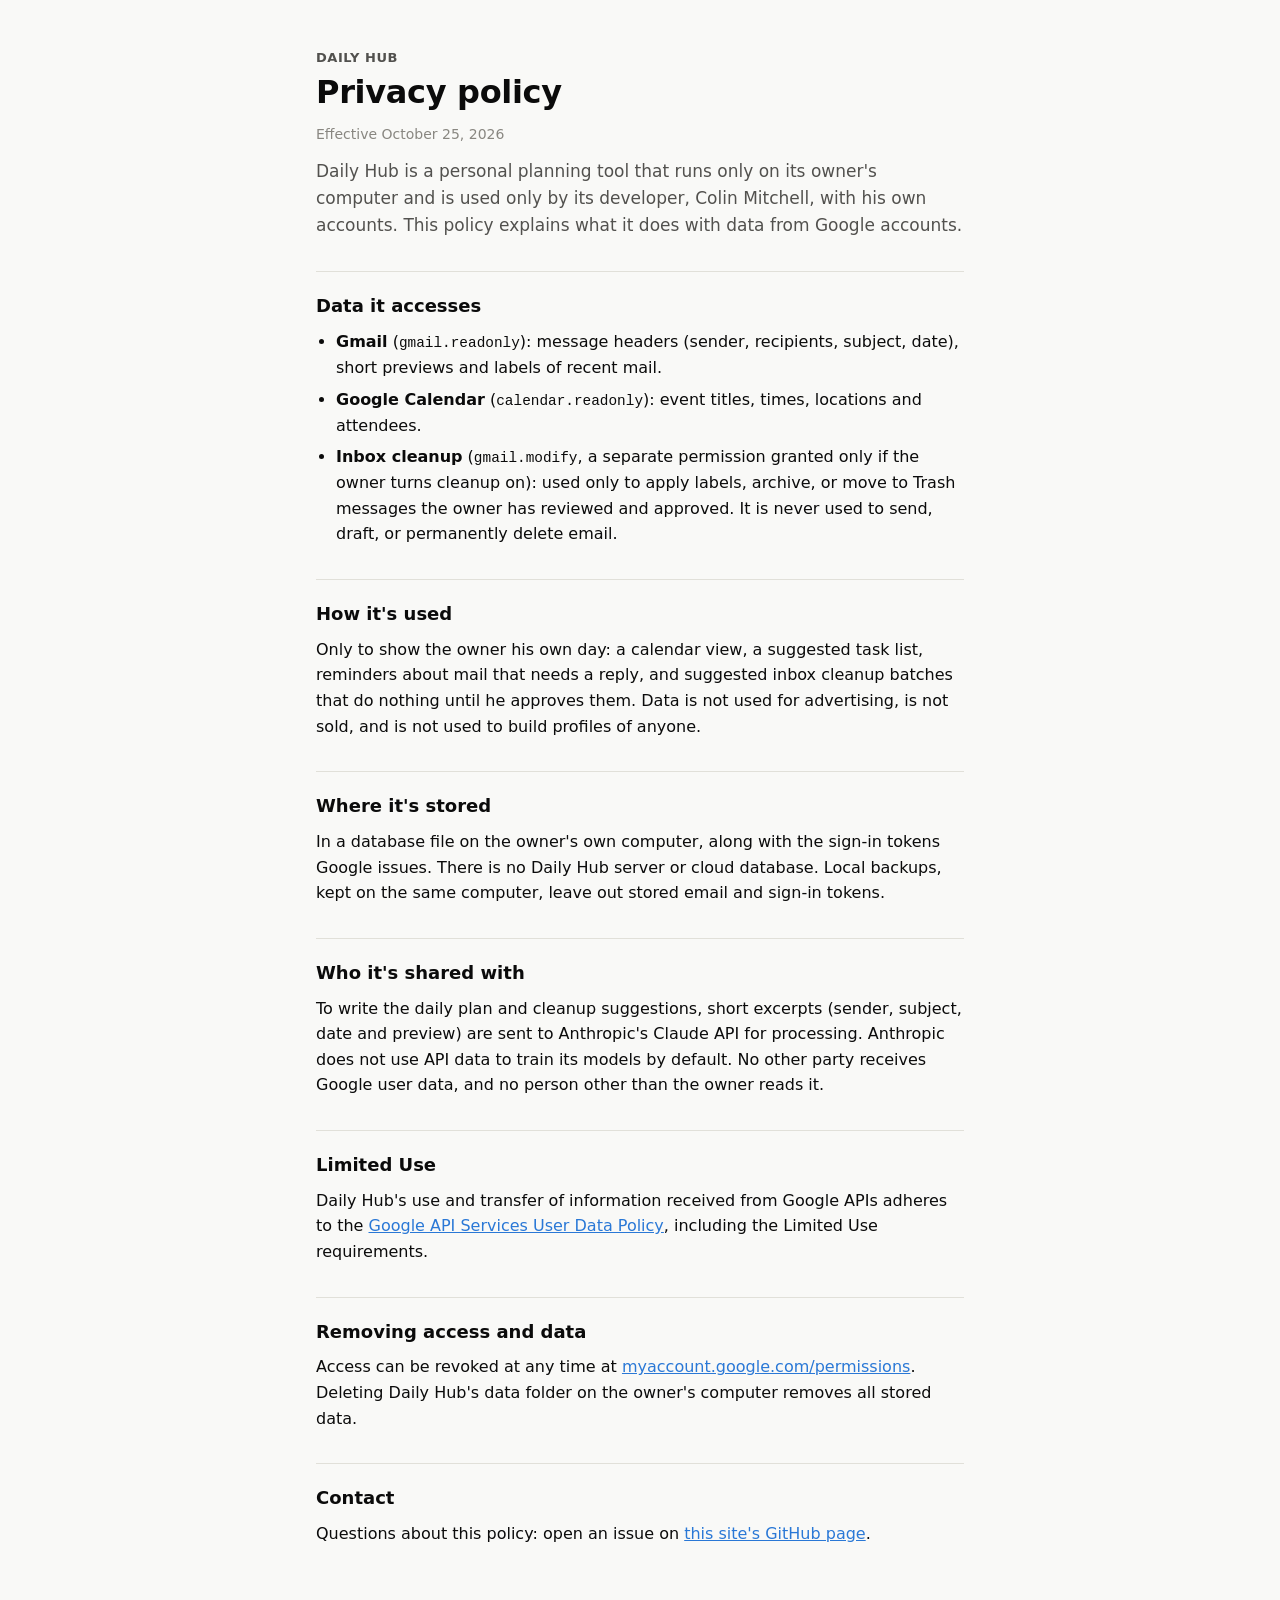
==== privacy.html @ 5e48aefb "Home page and privacy policy for the Daily Hub Google app" ====
<!doctype html>
<html lang="en">
<head>
  <meta charset="utf-8">
  <meta name="viewport" content="width=device-width, initial-scale=1">
  <title>Daily Hub Privacy Policy</title>
  <meta name="description" content="How Daily Hub handles Google user data.">
  <link rel="stylesheet" href="style.css">
</head>
<body>
  <main>
    <p class="eyebrow"><a href="./">Daily Hub</a></p>
    <h1>Privacy policy</h1>
    <p class="muted">Effective October 25, 2026</p>

    <p class="lede">
      Daily Hub is a personal planning tool that runs only on its owner's computer and is used only by its developer,
      Colin Mitchell, with his own accounts. This policy explains what it does with data from Google accounts.
    </p>

    <h2>Data it accesses</h2>
    <ul>
      <li><strong>Gmail</strong> (<code>gmail.readonly</code>): message headers (sender, recipients, subject, date), short previews and labels of recent mail.</li>
      <li><strong>Google Calendar</strong> (<code>calendar.readonly</code>): event titles, times, locations and attendees.</li>
      <li><strong>Inbox cleanup</strong> (<code>gmail.modify</code>, a separate permission granted only if the owner turns cleanup on):
        used only to apply labels, archive, or move to Trash messages the owner has reviewed and approved. It is never used to
        send, draft, or permanently delete email.</li>
    </ul>

    <h2>How it's used</h2>
    <p>
      Only to show the owner his own day: a calendar view, a suggested task list, reminders about mail that needs a reply,
      and suggested inbox cleanup batches that do nothing until he approves them. Data is not used for advertising,
      is not sold, and is not used to build profiles of anyone.
    </p>

    <h2>Where it's stored</h2>
    <p>
      In a database file on the owner's own computer, along with the sign-in tokens Google issues. There is no Daily Hub
      server or cloud database. Local backups, kept on the same computer, leave out stored email and sign-in tokens.
    </p>

    <h2>Who it's shared with</h2>
    <p>
      To write the daily plan and cleanup suggestions, short excerpts (sender, subject, date and preview) are sent to
      Anthropic's Claude API for processing. Anthropic does not use API data to train its models by default.
      No other party receives Google user data, and no person other than the owner reads it.
    </p>

    <h2>Limited Use</h2>
    <p>
      Daily Hub's use and transfer of information received from Google APIs adheres to the
      <a href="https://developers.google.com/terms/api-services-user-data-policy">Google API Services User Data Policy</a>,
      including the Limited Use requirements.
    </p>

    <h2>Removing access and data</h2>
    <p>
      Access can be revoked at any time at <a href="https://myaccount.google.com/permissions">myaccount.google.com/permissions</a>.
      Deleting Daily Hub's data folder on the owner's computer removes all stored data.
    </p>

    <h2>Contact</h2>
    <p>Questions about this policy: open an issue on <a href="https://github.com/thecolinmitchell101-dot/daily-hub-site/issues">this site's GitHub page</a>.</p>
  </main>
</body>
</html>
---- style.css ----
:root {
  color-scheme: light;
  --page: #f9f9f7;
  --ink: #0b0b0b;
  --ink-2: #52514e;
  --muted: #898781;
  --rule: #e1e0d9;
  --accent: #2a78d6;
}
@media (prefers-color-scheme: dark) {
  :root {
    color-scheme: dark;
    --page: #0d0d0d;
    --ink: #f0efec;
    --ink-2: #c3c2b7;
    --muted: #898781;
    --rule: #2c2c2a;
    --accent: #3987e5;
  }
}
* { box-sizing: border-box; }
body {
  margin: 0;
  background: var(--page);
  color: var(--ink);
  font: 16px/1.6 system-ui, -apple-system, "Segoe UI", sans-serif;
}
main { max-width: 680px; margin: 0 auto; padding: 48px 16px 64px; }
h1 { font-size: 32px; line-height: 1.2; margin: 0 0 12px; letter-spacing: -0.01em; }
h2 { font-size: 18px; margin: 32px 0 8px; padding-top: 20px; border-top: 1px solid var(--rule); }
p, ul { margin: 0 0 12px; }
ul { padding-left: 20px; }
li { margin-bottom: 6px; }
a { color: var(--accent); }
code { font-size: 0.9em; overflow-wrap: anywhere; }
.eyebrow { color: var(--ink-2); font-size: 13px; font-weight: 600; text-transform: uppercase; letter-spacing: 0.04em; margin-bottom: 4px; }
.eyebrow a { color: inherit; text-decoration: none; }
.lede { font-size: 17px; color: var(--ink-2); }
.muted { color: var(--muted); font-size: 14px; }
.links { margin-top: 32px; }
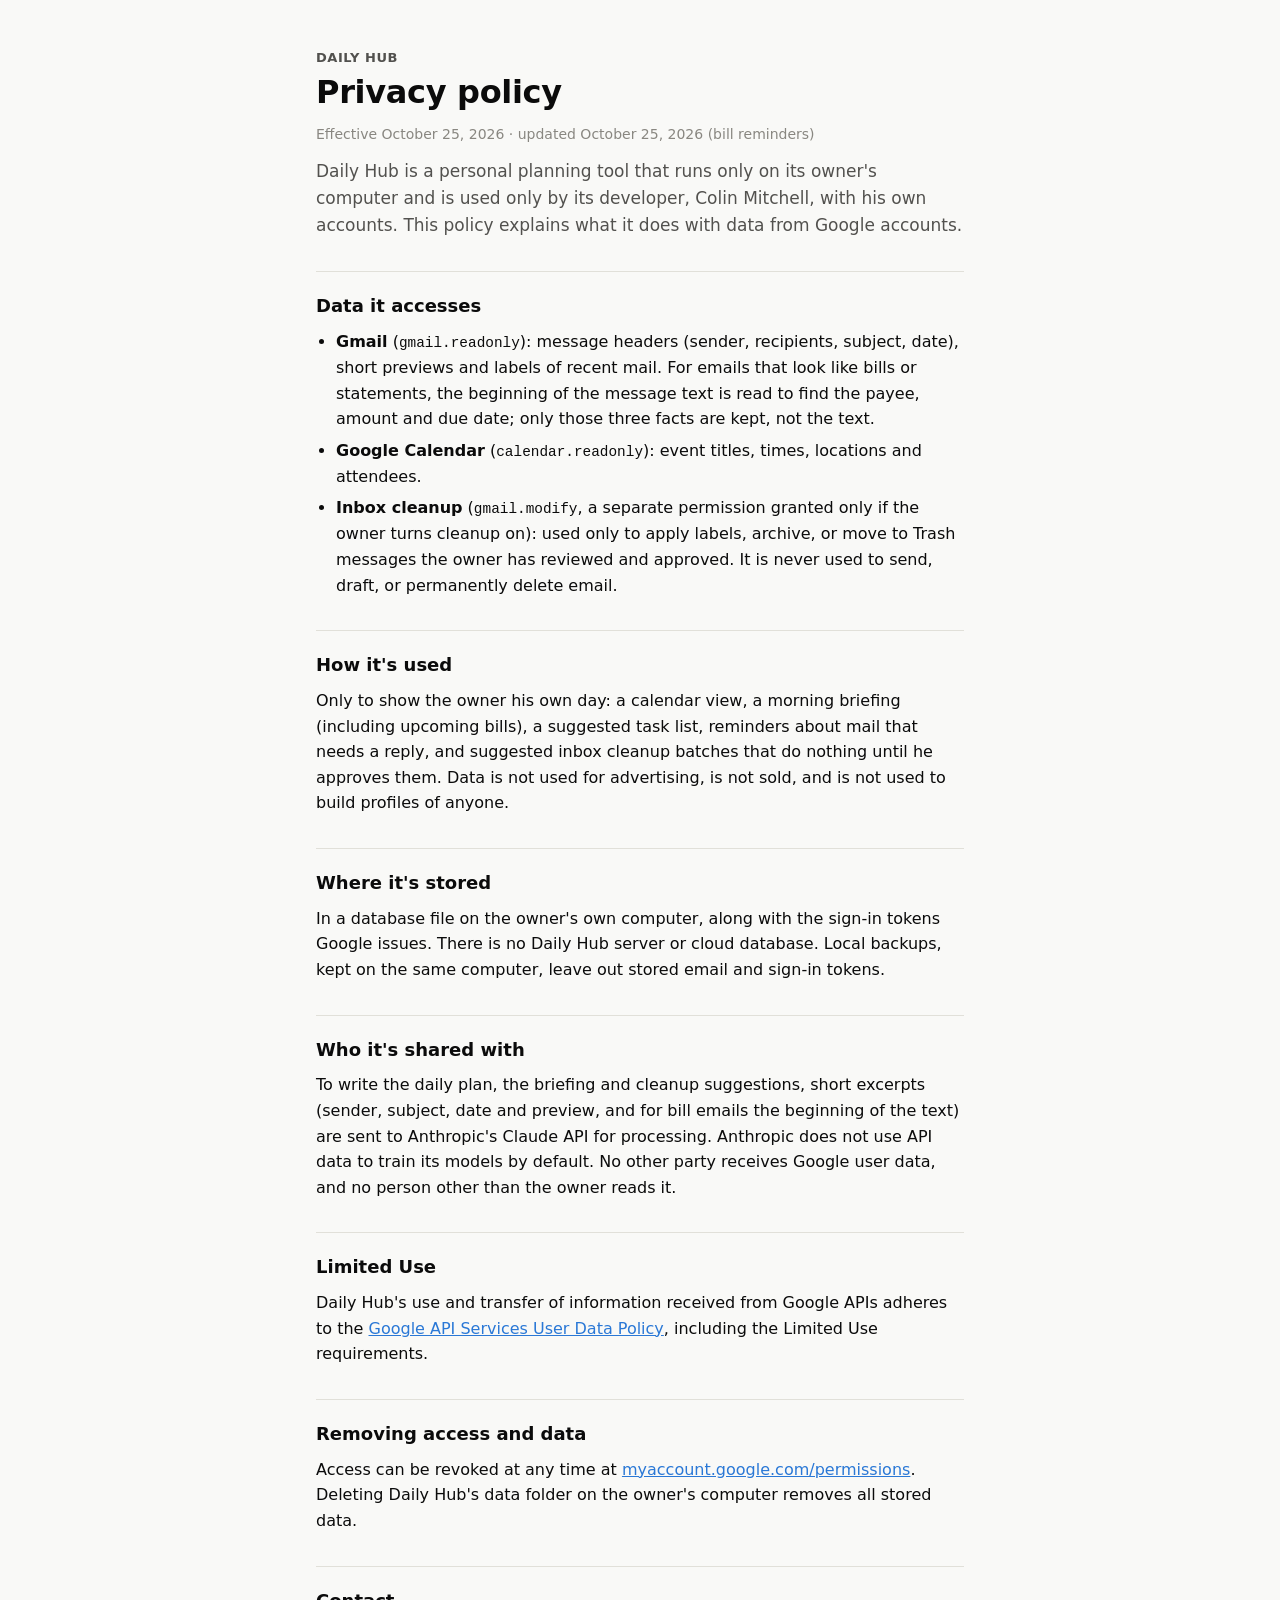
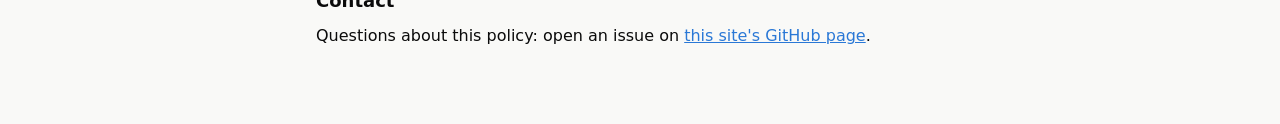
==== commit 1cc6dcee: "Privacy policy: bill reminders in the morning briefing" ====
--- a/privacy.html
+++ b/privacy.html
@@ -11,7 +11,7 @@
   <main>
     <p class="eyebrow"><a href="./">Daily Hub</a></p>
     <h1>Privacy policy</h1>
-    <p class="muted">Effective October 25, 2026</p>
+    <p class="muted">Effective October 25, 2026 · updated October 25, 2026 (bill reminders)</p>
 
     <p class="lede">
       Daily Hub is a personal planning tool that runs only on its owner's computer and is used only by its developer,
@@ -20,7 +20,9 @@
 
     <h2>Data it accesses</h2>
     <ul>
-      <li><strong>Gmail</strong> (<code>gmail.readonly</code>): message headers (sender, recipients, subject, date), short previews and labels of recent mail.</li>
+      <li><strong>Gmail</strong> (<code>gmail.readonly</code>): message headers (sender, recipients, subject, date), short previews and labels of recent mail.
+        For emails that look like bills or statements, the beginning of the message text is read to find the payee, amount and due date;
+        only those three facts are kept, not the text.</li>
       <li><strong>Google Calendar</strong> (<code>calendar.readonly</code>): event titles, times, locations and attendees.</li>
       <li><strong>Inbox cleanup</strong> (<code>gmail.modify</code>, a separate permission granted only if the owner turns cleanup on):
         used only to apply labels, archive, or move to Trash messages the owner has reviewed and approved. It is never used to
@@ -29,8 +31,8 @@
 
     <h2>How it's used</h2>
     <p>
-      Only to show the owner his own day: a calendar view, a suggested task list, reminders about mail that needs a reply,
-      and suggested inbox cleanup batches that do nothing until he approves them. Data is not used for advertising,
+      Only to show the owner his own day: a calendar view, a morning briefing (including upcoming bills), a suggested task list,
+      reminders about mail that needs a reply, and suggested inbox cleanup batches that do nothing until he approves them. Data is not used for advertising,
       is not sold, and is not used to build profiles of anyone.
     </p>
 
@@ -42,8 +44,8 @@
 
     <h2>Who it's shared with</h2>
     <p>
-      To write the daily plan and cleanup suggestions, short excerpts (sender, subject, date and preview) are sent to
-      Anthropic's Claude API for processing. Anthropic does not use API data to train its models by default.
+      To write the daily plan, the briefing and cleanup suggestions, short excerpts (sender, subject, date and preview, and for
+      bill emails the beginning of the text) are sent to Anthropic's Claude API for processing. Anthropic does not use API data to train its models by default.
       No other party receives Google user data, and no person other than the owner reads it.
     </p>
 
